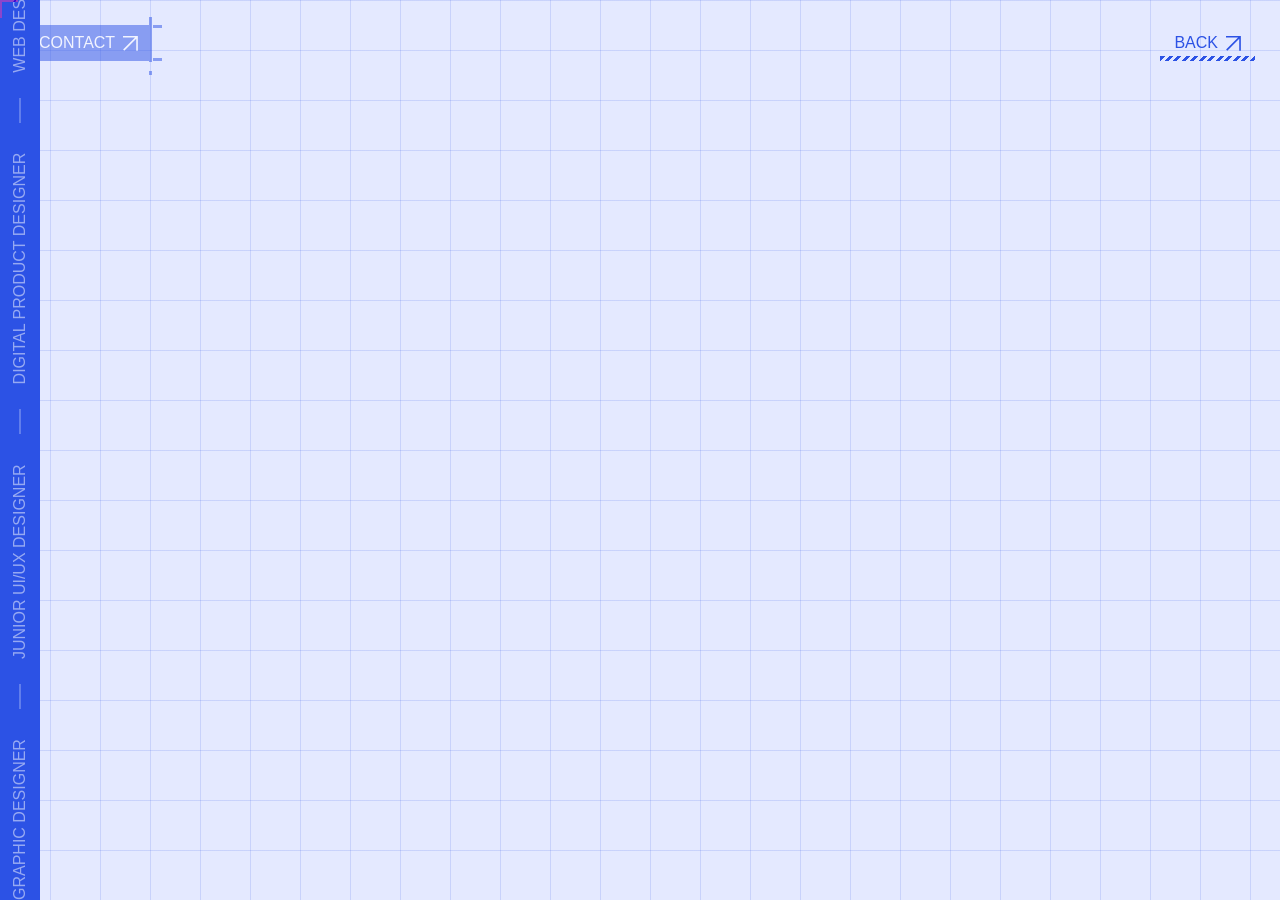
==== all-projects.html @ aee6d2aa "Google Analytics added Added google analytics and fixed a few bugs (in design and functions)" ====
<!DOCTYPE html>
<html lang="en">

<head>
    <script async src="https://www.googletagmanager.com/gtag/js?id=G-7J0M94LH9K"></script>
    <script>
        window.dataLayer = window.dataLayer || [];
        function gtag() { dataLayer.push(arguments); }
        gtag('js', new Date());

        gtag('config', 'G-7J0M94LH9K');
    </script>
    <meta charset="UTF-8">
    <meta name="viewport" content="width=device-width, initial-scale=1.0">
    <title>Projects</title>
    <link rel="icon" type="image/x-icon" href="favicon.png">
    <link rel="stylesheet" href="css/reset.css">
    <link rel="stylesheet" href="css/styles.css">
    <link rel="stylesheet" href="css/project.css">
    <script src="js/cursor.js" defer></script>
    <script src="js/titles-scroller.js" defer></script>
    <script src="js/contact-form.js" defer></script>
</head>

<body>
    <div class="cursor"></div>
    <header>
        <nav class="heading links header">
            <div class="dashed-wrapper">
                <a onclick="openContactPopup()" id="contact-btn-header">contact <svg xmlns="http://www.w3.org/2000/svg"
                        width="15" height="15" viewBox="0 0 15 15" fill="none">
                        <path
                            d="M0.131608 13.5712L12.0927 1.61007L3.50787e-05 1.58253L3.49944e-05 -4.4768e-06H14.8447V14.8447H13.2346L13.2346 2.75197L1.27351 14.7131L0.131608 13.5712Z"
                            fill="white" />
                    </svg>
                    <svg xmlns="http://www.w3.org/2000/svg" width="15" height="15" viewBox="0 0 15 15" fill="none">
                        <path
                            d="M0.131608 13.5712L12.0927 1.61007L3.50787e-05 1.58253L3.49944e-05 -4.4768e-06H14.8447V14.8447H13.2346L13.2346 2.75197L1.27351 14.7131L0.131608 13.5712Z"
                            fill="white" />
                    </svg>
                </a>
            </div>
            <a onclick="handleBackOrClose()" id="back-btn-header" class="back-btn">
                BACK
                <svg xmlns="http://www.w3.org/2000/svg" width="15" height="15" viewBox="0 0 15 15" fill="none">
                    <path
                        d="M0.13112 13.5712L12.0922 1.61004L-0.000453203 1.5825L-0.000453287 -3.49944e-05H14.8442V14.8446H13.2341L13.2341 2.75194L1.27302 14.713L0.13112 13.5712Z"
                        fill="#2C52E5" />
                </svg>
                <svg xmlns="http://www.w3.org/2000/svg" width="15" height="15" viewBox="0 0 15 15" fill="none">
                    <path
                        d="M0.13112 13.5712L12.0922 1.61004L-0.000453203 1.5825L-0.000453287 -3.49944e-05H14.8442V14.8446H13.2341L13.2341 2.75194L1.27302 14.713L0.13112 13.5712Z"
                        fill="#2C52E5" />
                </svg>
            </a>
        </nav>
    </header>
    <main>
        <div class="titles-scroller overlay">
            <div class="scroller-inner">
                <p>GRAPHIC DESIGNER</p>
                <p>JUNIOR UI/UX DESIGNER</p>
                <p>DIGITAL PRODUCT DESIGNER</p>
                <p>WEB DESIGNER</p>
            </div>
        </div>
    </main>
    <section class="contact pop-up" id="contact">
        <div class="left">
            <h3>LET'S BUILD</h3>
            <form method="POST" id="form">
                <input type="text" name="first-name" id="first-name" placeholder="First name" required>
                <input type="text" name="last-name" id="last-name" placeholder="Last name" required>
                <input type="email" name="email" id="email" placeholder="E-mail" required>
                <input type="text" name="company" id="company" placeholder="Company (optional)">
                <textarea name="message" id="message" placeholder="Message" required></textarea>
                <!-- <div class="captcha-wrapper">
                            <div class="captcha-header">
                                <h5>HUMAN CHECKPOINT</h5>
                                <p>Just a quick security check. Please confirm below that you're not a robot.</p>
                            </div>
                            <div class="h-captcha" data-captcha="true"></div>
                        </div> -->
                <button type="submit">Send message
                    <svg xmlns="http://www.w3.org/2000/svg" width="14" height="14" viewBox="0 0 14 14" fill="none">
                        <path
                            d="M9.53674e-07 6.46154L11.8409 6.46154L5.86895 0.746246L6.65227 0L14 7L6.65227 14L5.85532 13.2408L11.8409 7.53846L9.53674e-07 7.53846V6.46154Z" />
                    </svg>
                </button>
                <div class="conformation-message">
                    <div class="circle">
                        <svg xmlns="http://www.w3.org/2000/svg" width="49" height="37" viewBox="0 0 49 37" fill="none">
                            <path d="M17.1 36.075L0 18.975L4.275 14.7L17.1 27.525L44.625 0L48.9 4.275L17.1 36.075Z"
                                fill="white" />
                        </svg>
                    </div>
                    <h4>BUILDING PLAN CREATED</h4>
                    <p>I will contact you as soon as possible</p>
                </div>
            </form>
        </div>
        <div class="right">
            <div class="profile">
                <img src="img/profile-picture.jpg" alt="profile-picture">
                <h4>Senn Reinders</h4>
            </div>
            <div class="platforms">
                <a class="linkedin" href="https://www.linkedin.com/in/senn-reinders/" target="_blank">
                    <div class="svg-container">
                        <svg xmlns="http://www.w3.org/2000/svg" width="18" height="18" viewBox="0 0 18 18" fill="none">
                            <path
                                d="M16 0C16.5304 0 17.0391 0.210714 17.4142 0.585786C17.7893 0.960859 18 1.46957 18 2V16C18 16.5304 17.7893 17.0391 17.4142 17.4142C17.0391 17.7893 16.5304 18 16 18H2C1.46957 18 0.960859 17.7893 0.585786 17.4142C0.210714 17.0391 0 16.5304 0 16V2C0 1.46957 0.210714 0.960859 0.585786 0.585786C0.960859 0.210714 1.46957 0 2 0H16ZM15.5 15.5V10.2C15.5 9.33539 15.1565 8.5062 14.5452 7.89483C13.9338 7.28346 13.1046 6.94 12.24 6.94C11.39 6.94 10.4 7.46 9.92 8.24V7.13H7.13V15.5H9.92V10.57C9.92 9.8 10.54 9.17 11.31 9.17C11.6813 9.17 12.0374 9.3175 12.2999 9.58005C12.5625 9.8426 12.71 10.1987 12.71 10.57V15.5H15.5ZM3.88 5.56C4.32556 5.56 4.75288 5.383 5.06794 5.06794C5.383 4.75288 5.56 4.32556 5.56 3.88C5.56 2.95 4.81 2.19 3.88 2.19C3.43178 2.19 3.00193 2.36805 2.68499 2.68499C2.36805 3.00193 2.19 3.43178 2.19 3.88C2.19 4.81 2.95 5.56 3.88 5.56ZM5.27 15.5V7.13H2.5V15.5H5.27Z" />
                        </svg>
                    </div>
                    <p>Senn Reinders</p>
                </a>
                <a class="mail" href="mailto:reinderssenn@gmail.com">
                    <div class="svg-container">
                        <svg xmlns="http://www.w3.org/2000/svg" width="20" height="16" viewBox="0 0 20 16" fill="none">
                            <path
                                d="M18 0H2C1.46957 0 0.960859 0.210714 0.585786 0.585786C0.210714 0.960859 0 1.46957 0 2V14C0 14.5304 0.210714 15.0391 0.585786 15.4142C0.960859 15.7893 1.46957 16 2 16H18C18.5304 16 19.0391 15.7893 19.4142 15.4142C19.7893 15.0391 20 14.5304 20 14V2C20 1.46957 19.7893 0.960859 19.4142 0.585786C19.0391 0.210714 18.5304 0 18 0ZM18 4.236L10 9.118L2 4.236V2H18V4.236Z" />
                        </svg>
                    </div>
                    <p>reinderssenn@gmail.com</p>
                </a>
                <a class="phone" href="tel:+31613909482">
                    <div class="svg-container">
                        <svg xmlns="http://www.w3.org/2000/svg" width="18" height="18" viewBox="0 0 18 18" fill="none">
                            <path
                                d="M17.9984 12.46L12.7284 11.85L10.2084 14.37C7.36983 12.9259 5.0625 10.6186 3.61844 7.78L6.14844 5.25L5.53844 0H0.0284377C-0.551562 10.18 7.81844 18.55 17.9984 17.97V12.46Z" />
                        </svg>
                    </div>
                    <p>+31 6 13909482</p>
                </a>
                <a class="whatsapp" href="https://wa.me/31613909482" target="_blank">
                    <div class="svg-container">
                        <svg xmlns="http://www.w3.org/2000/svg" width="20" height="20" viewBox="0 0 20 20" fill="none">
                            <path
                                d="M17 2.91005C16.0831 1.98416 14.991 1.25002 13.7875 0.750416C12.584 0.250812 11.2931 -0.00426317 9.99 5.38951e-05C4.53 5.38951e-05 0.0800002 4.45005 0.0800002 9.91005C0.0800002 11.6601 0.54 13.3601 1.4 14.8601L0 20.0001L5.25 18.6201C6.7 19.4101 8.33 19.8301 9.99 19.8301C15.45 19.8301 19.9 15.3801 19.9 9.92005C19.9 7.27005 18.87 4.78005 17 2.91005ZM9.99 18.1501C8.51 18.1501 7.06 17.7501 5.79 17.0001L5.49 16.8201L2.37 17.6401L3.2 14.6001L3 14.2901C2.17755 12.9771 1.74092 11.4593 1.74 9.91005C1.74 5.37005 5.44 1.67005 9.98 1.67005C12.18 1.67005 14.25 2.53005 15.8 4.09005C16.5676 4.85392 17.1759 5.7626 17.5896 6.76338C18.0033 7.76417 18.2142 8.83714 18.21 9.92005C18.23 14.4601 14.53 18.1501 9.99 18.1501ZM14.51 11.9901C14.26 11.8701 13.04 11.2701 12.82 11.1801C12.59 11.1001 12.43 11.0601 12.26 11.3001C12.09 11.5501 11.62 12.1101 11.48 12.2701C11.34 12.4401 11.19 12.4601 10.94 12.3301C10.69 12.2101 9.89 11.9401 8.95 11.1001C8.21 10.4401 7.72 9.63005 7.57 9.38005C7.43 9.13005 7.55 9.00005 7.68 8.87005C7.79 8.76005 7.93 8.58005 8.05 8.44005C8.17 8.30005 8.22 8.19005 8.3 8.03005C8.38 7.86005 8.34 7.72005 8.28 7.60005C8.22 7.48005 7.72 6.26005 7.52 5.76005C7.32 5.28005 7.11 5.34005 6.96 5.33005H6.48C6.31 5.33005 6.05 5.39005 5.82 5.64005C5.6 5.89005 4.96 6.49005 4.96 7.71005C4.96 8.93005 5.85 10.1101 5.97 10.2701C6.09 10.4401 7.72 12.9401 10.2 14.0101C10.79 14.2701 11.25 14.4201 11.61 14.5301C12.2 14.7201 12.74 14.6901 13.17 14.6301C13.65 14.5601 14.64 14.0301 14.84 13.4501C15.05 12.8701 15.05 12.3801 14.98 12.2701C14.91 12.1601 14.76 12.1101 14.51 11.9901Z" />
                        </svg>
                    </div>
                    <p>+31 6 13909482</p>
                </a>
                <a class="awwwards" href="https://www.awwwards.com/senn-reinders/" target="_blank">
                    <div class="svg-container">
                        <svg xmlns="http://www.w3.org/2000/svg" width="24" height="13" viewBox="0 0 24 13" fill="none">
                            <path
                                d="M14.72 0L12.48 8.68L10.36 0H7.47L5.35 8.68L3.11 0H0L4.01 12.65H6.75L8.92 4.47L11.08 12.65H13.82L17.83 0H14.72ZM19.82 10.7C19.82 11.9 20.72 12.8 21.91 12.8C23.11 12.8 24 11.9 24 10.7C24 9.5 23.1 8.58 21.9 8.58C20.71 8.58 19.82 9.48 19.82 10.69" />
                        </svg>
                    </div>
                    <p>@senn-reinders</p>
                </a>
            </div>
        </div>
    </section>

    <!-- <script src="js/loader.js" defer></script> -->
    <script src="js/page-transition.js" defer></script>
</body>

</html>
---- css/styles.css ----
:root {
    --primary-color: #2C52E5;
    --secondary-color: #001E90;
    --grid-color: rgba(44, 82, 229, 0.15);
    --white-grid-color: rgba(255, 255, 255, 0.15);
    --background-color: #E4E9FF;
    --black: #000000;
    --white: #FFFFFF;
    --warning-color: #FFCC00;
}

* {
    cursor: none !important;
}

body {
    background-color: var(--background-color);
    background-image:
        linear-gradient(var(--grid-color) 1px, transparent 1px),
        linear-gradient(90deg, var(--grid-color) 1px, transparent 1px);
    background-size: 50px 50px;
    overflow-x: scroll;
    overflow-y: hidden;
    width: 100vw;
    height: 100vh;
    transition:
        transform 0.7s cubic-bezier(0.65, 0, 0.35, 1),
        opacity 0.5s ease-out;
}

body.up {
    background-size: 37px 37px;
}

body.page-exit {
    transform: translateY(-100vh);
    opacity: 0;
}

.cursor {
    position: fixed;
    top: 0;
    left: 0;
    width: 36px;
    height: 36px;
    pointer-events: none;
    transition: transform 0.3s ease-out;
    z-index: 1000;
    transform: translate(-50%, -50%);
    mix-blend-mode: difference;
}

.cursor::before,
.cursor::after {
    content: "";
    position: absolute;
    top: 50%;
    left: 50%;
    width: 100%;
    height: 4px;
    transform: translate(-50%, -50%) scale(1);
    background-color: #B8971A;
}

.cursor::after {
    width: 4px;
    height: 100%;
}

.cursor::before,
.cursor::after {
    transition: .3s ease;
}

.cursor.hover,
.cursor.hover {
    transform: translate(-50%, -50%) scale(0.4) rotate(90deg);
}

.cursor-label {
    position: absolute;
    top: 120%;
    left: 50%;
    transform: translate(-50%, 6px);
    font-family: Outfit, sans-serif;
    font-size: 0.6rem;
    letter-spacing: 0.08em;
    text-transform: uppercase;
    color: #B8971A;
    white-space: nowrap;
    opacity: 0;
    transition: opacity 0.2s ease-out, transform 0.2s ease-out;
    pointer-events: none;
}

main {
    display: flex;
    flex-direction: row;
    width: fit-content;
    height: 100vh;
    padding-right: 25px;
}

h1 {
    font-family: Outfit, sans-serif;
    font-size: 6rem;
    font-weight: bold;
    word-wrap: break-word;
    line-height: 5rem;
    color: var(--primary-color);
    width: min-content;
}

h2 {
    font-family: Outfit, sans-serif;
    font-size: 6rem;
    line-height: 5rem;
    font-weight: bold;
    color: var(--black);
    text-wrap: nowrap;
}

h3 {
    font-family: Outfit, sans-serif;
    font-size: 2rem;
    line-height: 2.5rem;
    font-weight: bold;
    color: var(--white);
    text-transform: uppercase;
}

h4 {
    font-family: Outfit, sans-serif;
    font-size: 1rem;
    line-height: 1.25rem;
    font-weight: 300;
    color: var(--white);
    text-transform: uppercase;
}

p {
    font-family: Outfit, sans-serif;
    font-size: 1rem;
    line-height: 1.25rem;
    color: var(--white);
}

a {
    font-family: Outfit, sans-serif;
    font-size: 1rem;
    color: var(--white);
    background-color: var(--primary-color);
    text-transform: uppercase;
    text-decoration: none;
    padding: 10px 14px;
    gap: 5px;
    cursor: pointer;
}

header {
    position: fixed;
    top: 0;
    left: 0;
    display: flex;
    align-items: center;
    gap: 0;
    width: 100%;
    padding: 25px 25px 25px 65px;
    z-index: 999;
    transform: translateY(-100%);
    transition: .8s ease;
    box-sizing: border-box;
}

header .heading.links {
    padding-left: 0;
    transition: .3s ease;
    width: 100%;
}

header .heading.links .dashed-wrapper {
    opacity: 0.5;
    transition: .3s ease;
}

header .heading.links .dashed-wrapper:hover {
    opacity: 1;
}

.titles-scroller {
    position: fixed;
    left: 0;
    top: 100vh;
    display: flex;
    align-items: center;
    background-color: var(--primary-color);
    width: 100vh;
    height: 40px;
    rotate: -90deg;
    transform-origin: top left;
    z-index: 999;
    transform: translateY(0);
    transition:
        height 0.7s cubic-bezier(0.075, 0.82, 0.165, 1),
        transform 1s cubic-bezier(0.075, 0.82, 0.165, 1);
}

.scroller-inner {
    display: flex;
    flex-direction: row;
    align-items: center;
    gap: 25px;
    width: fit-content;
    animation: move-titles 25s linear infinite;
    animation-direction: reverse;
}

.titles-scroller p {
    position: relative;
    text-wrap: nowrap;
    opacity: 0.5;
    margin-left: 55px;
    cursor: vertical-text;
    color: var(--white) !important;
}

.titles-scroller p:first-child {
    margin-left: 0;
}

.titles-scroller p::after {
    content: "";
    display: inline-block;
    position: absolute;
    top: 50%;
    left: 100%;
    transform: translateY(-50%);
    margin: 0 30px;
    width: 25px;
    height: 1px;
    background-color: var(--white);
}

@keyframes move-titles {
    from {
        transform: translateX(0);
    }

    to {
        transform: translateX(calc(-50% - 40px));
    }
}

.heading-links-grp {
    display: flex;
    flex-direction: column;
    gap: 25px;
    margin: 50px 0 0 100px;
    transition: .8s ease;
}

.heading-links-grp.up {
    transform: translate(-500px, -500px);
    scale: .75;
}

.heading.links {
    display: flex;
    position: relative;
    gap: 50px;
    padding-left: 25px;
}

.heading.links a {
    position: relative;
    display: inline-flex;
    align-items: center;
    gap: 8px;
    transition: .3s ease;
    overflow: hidden;
    z-index: 10;
}

.dashed-wrapper {
    position: relative;
}

.heading.links .dashed-wrapper::before {
    content: "";
    position: absolute;
    left: 0;
    right: 0;
    top: -8px;
    height: 160%;
    background-image:
        linear-gradient(to bottom, var(--primary-color) 50%, transparent 50%),
        linear-gradient(to bottom, var(--primary-color) 50%, transparent 50%);
    background-size: 3px 18px, 3px 18px;
    background-position: 0 0, 100% 0;
    background-repeat: repeat-y;
    z-index: -1;
    pointer-events: none;
}

.heading.links .dashed-wrapper::after {
    content: "";
    position: absolute;
    left: -16px;
    top: 0;
    bottom: 0;
    width: 125%;
    pointer-events: none;
    background-image:
        linear-gradient(to right, var(--primary-color) 50%, transparent 50%),
        linear-gradient(to right, var(--primary-color) 50%, transparent 50%);
    background-repeat: repeat-x;
    background-size: 18px 3px, 18px 3px;
    background-position: 0 0, 0 100%, 0 0, 100% 0;
    z-index: -1;
    pointer-events: none;
}

.heading.links a:hover:not(#back-btn-header) {
    transform: rotateX(10deg) rotateY(-10deg) translate(7px, -7px);
    scale: 1.05;
}

.heading.links .dashed-wrapper:hover::before {
    animation: move-dash-vertical 0.5s linear infinite;
    opacity: 0.5;
}

.heading.links .dashed-wrapper:hover::after {
    animation: move-dash-horizontal 0.5s linear infinite;
    opacity: 0.5;
}

@keyframes move-dash-horizontal {
    from {
        background-position: 0 0, 0 100%;
    }

    to {
        background-position: 18px 0, 18px 100%;
    }
}

@keyframes move-dash-vertical {
    from {
        background-position: 0 0, 100% 0;
    }

    to {
        background-position: 0 18px, 100% 18px;
    }
}

.heading.links a:hover svg {
    transition: .3s ease;
    transform: translate(30px, -30px);
}

.heading.links a svg:nth-child(2) {
    position: absolute;
    right: 14px;
    transform: translate(-30px, 30px);
}

.heading.links a:hover svg:nth-child(2) {
    transform: translate(0, 0);
}

header #back-btn-header {
    position: relative;
    background-color: transparent;
    color: var(--primary-color);
    margin-left: auto;
}

header #back-btn-header::after {
    content: "";
    position: absolute;
    bottom: -5px;
    left: 50%;
    width: 140%;
    height: 10px;
    background-image: repeating-linear-gradient(-45deg,
            var(--primary-color),
            var(--primary-color) 3px,
            transparent 1px,
            transparent 6px);
    background-repeat: repeat;
    transform: translateX(-50%);
    transition: all 0.3s linear;
}

header #back-btn-header:hover::after {
    animation: backBtnAfter 0.8s linear infinite;
}

@keyframes backBtnAfter {
    0% {
        background-position: 0 0;
    }

    100% {
        background-position: 17px 0;
        /* of 6px, afhankelijk van je patroon */
    }
}

.projects {
    display: flex;
    flex-direction: row;
    gap: 80px;
    margin-top: 50px;
    margin-left: -200px;
    transition: .8s ease;
}

.projects.up {
    transform: translate(-370px, -370px);
}

.project {
    display: flex;
    flex-direction: column;
    gap: 15px;
    padding: 25px;
    background-color: var(--primary-color);
    color: var(--white);
    height: fit-content;
    width: min-content;
    will-change: transform;
    position: relative;
    transition: .3s ease;
}

/* Kleine = langzamer / “verder weg” */
.project[data-depth="0.8"] {
    scale: 0.9;
}

/* Medium */
.project[data-depth="1.2"] {
    scale: 1;
}

/* Groot = sneller / “dichterbij” */
.project[data-depth="1.6"] {
    scale: 1.1;
}

.projects.up .project[data-depth="0.8"] {
    scale: 0.8;
}

.projects.up .project[data-depth="1.2"] {
    scale: 0.9;
}

.projects.up .project[data-depth="1.6"] {
    scale: 0.85;
}

.project.one {
    margin-top: 380px;
}

.projects.up .project.one {
    margin-top: 55vh;
}

.project.two {
    margin-top: 220px;
}

.projects.up .project.two {
    margin-top: 65vh;
}

.project.three {
    margin-top: 320px;
}

.projects.up .project.three {
    margin-top: 55vh;
}

.project img {
    height: 45vh;
    max-height: 500px;
    aspect-ratio: 3/2;
    object-fit: cover;
}

.project a {
    padding: 0;
}

.project .txt-grp {
    display: flex;
    flex-direction: column;
    max-width: 65%;
}

.project .txt-grp h4 {
    margin-bottom: 10px;
}

.project .txt-btn-grp {
    display: flex;
    gap: 25px;
    justify-content: space-between;
}

.project .txt-btn-grp a {
    display: flex;
    position: relative;
    justify-content: center;
    align-items: center;
    width: 140px;
    min-height: 158px;
    height: auto;
    background: var(--secondary-color);
    box-shadow: 0 0 15px 0 rgba(0, 0, 0, 0.30);
    padding: 0;
    overflow: hidden;
    transition: .3s ease;
}

.project .txt-btn-grp a:hover {
    box-shadow: 0 0 5px 0 rgba(0, 0, 0, 0.30);
    scale: .95;
}

.project .txt-btn-grp a:hover svg {
    transform: translate(100px, -100px);
    transition: .3s ease;
}

.project .txt-btn-grp a svg:nth-child(2) {
    position: absolute;
    transform: translate(-100px, 100px);
}

.project .txt-btn-grp a:hover svg:nth-child(2) {
    transform: translate(0, 0);
}

.project::before {
    content: "";
    position: absolute;
    left: 0;
    right: 0;
    top: -48px;
    height: 128%;
    background-image:
        linear-gradient(to bottom, var(--primary-color) 50%, transparent 50%),
        linear-gradient(to bottom, var(--primary-color) 50%, transparent 50%);
    background-size: 3px 18px, 3px 18px;
    background-position: 0 0, 100% 0;
    background-repeat: repeat-y;
    z-index: -1;
    pointer-events: none;
}

.project::after {
    content: "";
    position: absolute;
    left: -30px;
    bottom: 0;
    top: 0;
    width: 120%;
    background-image:
        linear-gradient(to right, var(--primary-color) 50%, transparent 50%),
        linear-gradient(to right, var(--primary-color) 50%, transparent 50%);
    background-size: 18px 3px, 18px 3px;
    background-position: 0 0, 0 100%;
    background-repeat: repeat-x;
    z-index: -1;
    pointer-events: none;
}

.project:hover::before {
    animation: move-dash-vertical 0.5s linear infinite;
}

.project:hover::after {
    animation: move-dash-horizontal 0.5s linear infinite;
}

.about-me {
    scroll-snap-align: center;
    position: relative;
    display: flex;
    align-items: center;
    margin-top: 50vh;
    transform: translateY(-50%);
    gap: 100px;
    height: min-content;
    width: min-content;
    overflow-x: visible;
    padding-right: 100px;
    transition: .8s ease;
}

.about-me.up {
    transform: translatey(-180%);
}

.about-me h3 {
    color: var(--primary-color);
    font-size: 6rem;
    line-height: 5rem;
    font-weight: bold;
    width: 495px;
    margin-bottom: 10px;
}

.about-me p {
    color: var(--primary-color);
    margin-bottom: 50px;
}

.about-me .left {
    width: min-content;
}

#study-toolbox-grp {
    display: flex;
    justify-content: space-between;
}

.study {
    display: flex;
    position: relative;
    flex-direction: column;
    background-image: repeating-linear-gradient(-45deg,
            var(--grid-color),
            var(--grid-color) 1px,
            transparent 1px,
            transparent 6px);
    background-repeat: repeat;
    padding: 10px;
    width: fit-content;
    height: fit-content;
    border: 1px solid var(--primary-color);
}

.study::before {
    content: "";
    position: absolute;
    left: -30px;
    top: -1px;
    bottom: -1px;
    width: 120%;
    background-image:
        linear-gradient(to right, var(--primary-color) 50%, transparent 50%),
        linear-gradient(to right, var(--primary-color) 50%, transparent 50%);
    background-size: 18px 1px, 18px 1px;
    background-position: 0 0, 0 100%;
    background-repeat: repeat-x;
    z-index: -1;
}

.study::after {
    content: "";
    position: absolute;
    left: -1px;
    top: -25px;
    right: -1px;
    height: 138%;
    background-image:
        linear-gradient(to bottom, var(--primary-color) 50%, transparent 50%),
        linear-gradient(to bottom, var(--primary-color) 50%, transparent 50%);
    background-size: 1px 18px, 1px 18px;
    background-position: 0 0, 100% 0;
    background-repeat: repeat-y;
    z-index: -1;
}

.study:hover::before {
    animation: move-dash-horizontal 0.5s linear infinite;
}

.study:hover::after {
    animation: move-dash-vertical 0.5s linear infinite;
}

.study #heading-logo-grp {
    display: flex;
    align-items: center;
    gap: 80px;
    margin-bottom: 10px;
    width: fit-content;
}

#study-toolbox-grp h4 {
    color: var(--primary-color);
    font-size: 2rem;
    line-height: 2rem;
    font-weight: bold;
    width: fit-content;
}

.study p {
    max-width: 155px;
    margin-bottom: 25px;
}

.study h5 {
    font-family: Outfit, sans-serif;
    font-weight: bold;
    color: var(--primary-color);
    font-size: 1rem;
    line-height: 1rem;
    width: fit-content;
    margin-bottom: 5px;
}

.study img {
    width: 24px;
}

.study .progress {
    display: flex;
    flex-direction: row;
    width: fit-content;
    gap: 10px;
}

.study .progress .year {
    width: 25px;
    height: 25px;
    background-color: var(--primary-color);
    color: var(--white);
    display: flex;
    justify-content: center;
    align-items: center;
    font-weight: bold;
    font-size: 0.75rem;
    font-family: Outfit, sans-serif;
    opacity: 0.3;
}

.study .progress .year.active {
    opacity: 1;
}

.about-me .buttons {
    display: flex;
    flex-direction: column;
    gap: 10px;
    height: fit-content;
}

.about-me a {
    display: flex;
    position: relative;
    width: fit-content;
    height: fit-content;
    padding: 10px 14px;
    overflow: hidden;
    gap: 5px;
}

.about-me a svg:first-child {
    position: absolute;
    right: 14px;
    bottom: 10px;
    transform: translateY(-300%);
}

.about-me a svg {
    transform: translateY(0);
}

.about-me a:hover svg {
    transition: .3s ease;
    transform: translateY(300%);
}

.about-me a:hover svg:first-child {
    transform: translateY(0);
}

/* .about-me img.right {
    height: 80vh;
    width: auto;
} */
.about-me .right {
    height: 100vh;
    width: 300px;
}

.about-me .right canvas {
    display: block;
    width: 100%;
    height: 100%;
}

.line {
    display: flex;
    flex-direction: column;
    position: fixed;
    top: 10vh;
    right: 0;
    height: fit-content;
}

.line .first {
    position: absolute;
    top: 0;
    left: 0;
    width: 2px;
    height: 20vh;
    background-image:
        linear-gradient(to bottom, var(--primary-color) 50%, transparent 50%);
    background-size: 2px 18px;
    background-position: 0 0, 0 100%;
    background-repeat: repeat-y;
}

.line .second {
    position: absolute;
    top: 20vh;
    left: 0;
    height: 55vh;
    width: 0;
    border: 1px solid var(--primary-color);
}

.line .third {
    position: absolute;
    top: 75vh;
    left: 0;
    width: 2px;
    height: 20vh;
    background-image:
        linear-gradient(to bottom, var(--primary-color) 50%, transparent 50%);
    background-size: 2px 18px;
    background-position: 0 0, 0 100%;
    background-repeat: repeat-y;
}

.contact .line {
    right: 100px;
    bottom: 10vh;
    top: auto;
}

.contact .line .first {
    bottom: 0;
    top: auto;
}

.contact .line .second {
    bottom: 20vh;
    top: auto;
}

.contact .line .second::after {
    content: "SCROLL UP - design process";
    transform: translate(60%, 680%) rotate(90deg);
    bottom: auto;
    top: 0;
}

.line .second::after {
    content: "SCROLL DOWN - design process";
    position: absolute;
    bottom: 0;
    right: 0;
    transform: translate(60%, -780%) rotate(90deg);
    font-family: Outfit, sans-serif;
    font-size: 1rem;
    color: var(--primary-color);
    font-weight: 400;
    width: max-content;
}

@media (max-height: 600px) {
    .about-me {
        gap: 25px;
        padding-right: 10px;
    }

    .about-me .left {
        display: flex;
        gap: 50px;
    }

    #study-toolbox-grp {
        flex-direction: column;
        gap: 50px;
    }

    #section-scroll-container {
        padding-right: 50px;
    }
}

.contact {
    position: relative;
    scroll-snap-align: center;
    display: flex;
    align-items: center;
    margin-top: 50vh;
    transform: translateY(-50%);
    height: 100%;
    min-height: 450px;
    width: min-content;
    overflow-x: visible;
    gap: 150px;
}

.contact h3 {
    color: var(--primary-color);
    font-size: 6rem;
    line-height: 5rem;
    font-weight: bold;
    margin-bottom: 10px;
    width: max-content;
}

.contact form {
    position: relative;
    display: grid;
    grid-template-columns: 1fr 1fr;
    gap: 10px;
    width: auto;
}

.contact form #message,
.contact form button {
    grid-column: span 2;
}

.contact form input,
.contact form textarea {
    padding: 15px 20px;
    border: 3px solid var(--primary-color);
    color: var(--primary-color);
    font-family: Outfit, sans-serif;
    font-size: 1rem;
    background-color: transparent;
    transition: .3s ease;
}

.contact form input::placeholder,
.contact form textarea::placeholder {
    color: var(--primary-color);
    font-family: Outfit, sans-serif;
    font-size: 1rem;
    opacity: 0.5;
}

.contact form input:focus,
.contact form textarea:focus {
    outline: none;
    background-color: var(--primary-color);
    color: var(--white);
}

.contact form input:focus::placeholder,
.contact form textarea:focus::placeholder {
    color: var(--white);
}

.contact form button {
    display: flex;
    align-items: center;
    background-color: var(--primary-color);
    color: var(--white);
    padding: 15px 20px;
    gap: 5px;
    border: none;
    cursor: pointer;
    font-family: Outfit, sans-serif;
    font-size: 1rem;
    transition: .3s ease;
}

.contact form button:hover {
    gap: 10px;
}

.contact form::before {
    content: "";
    position: absolute;
    left: -30px;
    top: 0;
    bottom: 60px;
    width: 120%;
    background-image:
        linear-gradient(to right, var(--primary-color) 50%, transparent 50%),
        linear-gradient(to right, var(--primary-color) 50%, transparent 50%);
    background-size: 18px 3px, 18px 3px;
    background-position: 0 0, 0 100%;
    background-repeat: repeat-x;
    pointer-events: none;
}

.contact form::after {
    content: "";
    position: absolute;
    left: 0;
    top: -25px;
    right: 0;
    height: 138%;
    background-image:
        linear-gradient(to bottom, var(--primary-color) 50%, transparent 50%),
        linear-gradient(to bottom, var(--primary-color) 50%, transparent 50%);
    background-size: 3px 18px, 3px 18px;
    background-position: 0 0, 100% 0;
    background-repeat: repeat-y;
    pointer-events: none;
}

.contact form:hover::before {
    animation: move-dash-horizontal 0.5s linear infinite;
}

.contact form:hover::after {
    animation: move-dash-vertical 0.5s linear infinite;
}

.contact form .conformation-message {
    position: absolute;
    left: 0;
    top: 0;
    width: 100%;
    height: calc(100% - 60px);
    display: flex;
    flex-direction: column;
    align-items: center;
    justify-content: center;
    opacity: 0;
    pointer-events: none;
    background-image: repeating-linear-gradient(-45deg,
            var(--grid-color),
            var(--grid-color) 1px,
            transparent 1px,
            transparent 6px);
    background-repeat: repeat;
    background-color: var(--background-color);
}

.contact form .conformation-message .circle {
    background-color: var(--primary-color);
    border-radius: 50px;
    height: 100px;
    width: 100px;
    display: flex;
    justify-content: center;
    align-items: center;
    margin-bottom: 15px;
}

.contact form .conformation-message h4 {
    color: var(--primary-color);
    font-size: 2rem;
    line-height: 2rem;
    font-weight: bold;
    margin-bottom: 5px;
}

.contact form .conformation-message p {
    color: var(--primary-color);
}

.contact form .conformation-message svg {
    scale: 0;
}

.contact form .conformation-message.visible {
    opacity: 1;
}

.contact form .conformation-message.visible svg {
    animation: checkmarkAnimation 0.5s linear(0, 0.402 7.4%, 0.711 15.3%, 0.929 23.7%, 1.008 28.2%, 1.067 33%, 1.099 36.9%, 1.12 41%, 1.13 45.4%, 1.13 50.1%, 1.111 58.5%, 1.019 83.2%, 1.004 91.3%, 1) 0.3s forwards;
}

.captcha-wrapper {
    position: relative;
    padding: 15px 15px 10px 15px;
    background-image: repeating-linear-gradient(-45deg,
            var(--grid-color),
            var(--grid-color) 1px,
            transparent 1px,
            transparent 6px);
    border: 3px solid var(--primary-color);
    overflow: hidden;
    grid-column: span 2;
    width: auto;
}

.captcha-header {
    margin-bottom: 8px;
}

.captcha-header h5 {
    font-family: Outfit, sans-serif;
    font-weight: bold;
    font-size: 0.85rem;
    letter-spacing: 0.08em;
    text-transform: uppercase;
    color: var(--primary-color);
    margin-bottom: 4px;
}

.captcha-header p {
    font-size: 0.85rem;
    line-height: 1.1rem;
    color: var(--primary-color);
    opacity: 0.7;
}

.captcha-wrapper .h-captcha {
    display: flex;
    justify-content: flex-start;
}

.captcha-wrapper:hover::before {
    animation: move-dash-horizontal 0.5s linear infinite;
}

.captcha-wrapper:hover::after {
    animation: move-dash-vertical 0.5s linear infinite;
}

/* @media (max-height: 600px) {
    .contact {
        gap: 50px;
    }
    .contact form {
        width: max-content;
        grid-template-columns: auto;
        grid-template-areas:
            "first last captcha"
            "email company captcha"
            "message message captcha"
            "button button button";
    }
    .contact form::before {
        left: -15px;
        width: 105%;
    }

    .contact form #first-name {
        grid-area: first;
    }

    .contact form #last-name {
        grid-area: last;
    }

    .contact form #email {
        grid-area: email;
    }

    .contact form #company {
        grid-area: company;
    }

    .contact form #message {
        grid-area: message;
    }

    .contact form button {
        grid-area: button;
    }

    .contact form .captcha-wrapper {
        grid-area: captcha;
        width: fit-content;
    }
} */

@keyframes checkmarkAnimation {
    from {
        scale: 0;
    }

    to {
        scale: 1;
    }
}

.contact .right .profile {
    display: flex;
    align-items: center;
    gap: 10px;
    margin-bottom: 25px;
    width: max-content;
}

.contact .right .profile h4 {
    color: var(--black);
}

.contact .right .profile img {
    width: 50px;
    height: 50px;
}

.contact .right .platforms {
    display: flex;
    flex-direction: column;
    gap: 10px;
    width: 385px;
}

.contact .right .platforms a {
    display: flex;
    align-items: center;
    padding: 0;
    background-color: transparent;
}

.contact .right .platforms .svg-container {
    width: 200px;
    height: 50px;
    background-color: var(--primary-color);
    display: flex;
    align-items: center;
    justify-content: center;
    transition: .3s ease;
}

.contact .right .platforms a p {
    text-transform: none;
    color: var(--primary-color);
    opacity: 0;
    transition: .3s ease;
}

.contact .right .platforms a:hover .svg-container {
    width: 50px;
}

.contact .right .platforms a:hover p {
    opacity: 1;
}

.how-i-work {
    position: relative;
    display: flex;
    align-items: center;
    scroll-snap-align: center;
    height: 100%;
    gap: 50px;
}

.how-i-work .text {
    max-width: 495px;
}

.how-i-work h3 {
    font-size: 6rem;
    line-height: 5rem;
    font-weight: bold;
    margin-bottom: 10px;
    color: var(--primary-color);
}

.how-i-work p {
    color: var(--primary-color);
}

.how-i-work .line {
    position: absolute;
    right: 100px;
    bottom: 10vh;
    top: auto;
}

.how-i-work .line .first {
    bottom: 60vh;
    top: auto;
}

.how-i-work .line .second {
    bottom: 5vh;
    height: 70vh;
    top: auto;
}

.how-i-work .line .third {
    bottom: 0;
    top: auto;
}

.how-i-work .line .first::before {
    content: "SCROLL DOWN - contact";
    position: absolute;
    bottom: -55vh;
    right: 0;
    transform: translate(60%, -780%) rotate(90deg);
    font-family: Outfit, sans-serif;
    font-size: 1rem;
    color: var(--primary-color);
    font-weight: 400;
    width: max-content;
}

.how-i-work .line .second::after {
    content: "SCROLL UP - about me";
    transform: translate(60%, 680%) rotate(90deg);
    bottom: auto;
    top: 0;
}

@media (max-height: 650px) {

    .how-i-work .line .first::before,
    .how-i-work .line .second::after {
        font-size: 0.75rem !important;
    }

    @media (max-height: 475px) {
        .how-i-work .line .first::before {
            content: "DOWN" !important;
            bottom: -70vh;
            right: -10px;
        }

        .how-i-work .line .second::after {
            content: "UP" !important;
            right: -10px;
            top: -12vh;
        }
    }
}

.my-toolbox {
    display: flex;
    flex-direction: column;
    gap: 15px;
}

.my-toolbox h4 {
    color: var(--primary-color);
    font-size: 2rem;
    line-height: 2rem;
    font-weight: bold;
}

.toolbox {
    position: relative;
    display: flex;
    gap: 10px;
    width: fit-content;
    padding: 10px;
    stroke: var(--primary-color);
}

.toolbox::before {
    content: "";
    position: absolute;
    inset: -4px;
    z-index: -1;
    pointer-events: none;
    background-image:
        linear-gradient(to right, var(--primary-color) 50%, transparent 50%),
        linear-gradient(to bottom, var(--primary-color) 50%, transparent 50%),
        linear-gradient(to right, var(--primary-color) 50%, transparent 50%),
        linear-gradient(to bottom, var(--primary-color) 50%, transparent 50%);
    background-size:
        15px 1px,
        1px 15px,
        15px 1px,
        1px 15px;
    background-repeat: repeat-x, repeat-y, repeat-x, repeat-y;
    background-position:
        0 0,
        100% 0,
        0 100%,
        0 0;
}

.toolbox:hover::before {
    animation: toolbox-border-dash 1s linear infinite;
}

@keyframes toolbox-border-dash {
    to {
        background-position:
            -15px 0,
            100% -15px,
            15px 100%,
            0 15px;
    }
}

.toolbox img {
    height: 30px;
    transition: .3s ease;
}

.toolbox:hover img {
    scale: .9;
    opacity: .7;
}

.toolbox img:hover {
    scale: 1.1;
    opacity: 1;
}

#section-scroll-container {
    margin-left: -800px;
    padding-left: 600px;
    height: 100vh;
    width: min-content;
    overflow-y: scroll;
    overflow-x: visible;
    scroll-snap-type: y mandatory;
    scroll-behavior: smooth;
}

#section-scroll-container::-webkit-scrollbar {
    display: none;
}

.minimum-width-warning {
    position: fixed;
    top: 0;
    left: 0;
    width: 100vw;
    height: 100vh;
    background-color: var(--background-color);
    background-image:
        linear-gradient(var(--grid-color) 1px, transparent 1px),
        linear-gradient(90deg, var(--grid-color) 1px, transparent 1px);
    background-size: 55px 55px;
    z-index: 999;
    display: flex;
    flex-direction: column;
    justify-content: center;
    align-items: center;
    gap: 10px;
    transform: translateY(-100%);
    transition: transform 0.5s ease-out;
    transform-origin: top;
    overflow: hidden;
    box-shadow: #2C52E5 0 0 15px 0;
}

.minimum-width-warning h3,
.minimum-width-warning p {
    text-align: center;
    max-width: clamp(300px, 80vw, 600px);
    color: var(--primary-color);
}

.minimum-width-warning .tape {
    width: 200vw;
    height: 20px;
    position: absolute;
    background-image: repeating-linear-gradient(-45deg,
            var(--warning-color),
            var(--warning-color) 6px,
            var(--black) 2px,
            var(--black) 12px);
    background-repeat: repeat;
    animation: tapeAnimation 1s linear infinite;
}

.minimum-width-warning .tape.one {
    top: 0;
    left: -50%;
    transform: rotate(30deg);
}

.minimum-width-warning .tape.two {
    top: 90%;
    left: -50%;
    transform: rotate(-8deg);
}

.minimum-width-warning .tape.three {
    top: 70%;
    left: -10%;
    transform: rotate(110deg);
}

.minimum-width-warning .tape.four {
    top: 50%;
    left: -100%;
    transform: rotate(-80deg);
}

.minimum-width-warning h4 {
    color: var(--primary-color);
    font-weight: bold;
    margin-top: 25px;
}

.minimum-width-warning .socials {
    display: flex;
    gap: 10px;
}

.minimum-width-warning .socials .svg-container {
    display: flex;
    align-items: center;
    justify-content: center;
    background-color: var(--primary-color);
    width: 50px;
    height: 50px;
    box-sizing: border-box;
    transition: all .3s ease;
}

.minimum-width-warning .socials .svg-container svg {
    transition: all .3s ease;
}

.minimum-width-warning .socials .svg-container:hover {
    transform: rotate(90deg) scale(0.8);
}

.minimum-width-warning .socials .svg-container:hover svg {
    transform: rotate(-90deg);
}

@media (max-width: 1185px) {
    .minimum-width-warning {
        transform: translateY(0);
    }

    main {
        overflow: hidden;
    }
}

@media (pointer: coarse) and (hover: none) {
    .custom-cursor {
        display: none;
    }
}

/* Full-screen overlay (loader + page transition) */
.titles-scroller.overlay {
    height: 100vw;
    /* of 100vw als jij dat mooier vindt bij rotate */
}

/* Alleen op project-pagina's: sluit naar rechts, uit beeld */
.project-page .titles-scroller.overlay.hide-right {
    /* blijft full-screen hoog, maar schuift de hele balk naar rechts */
    transform: translateY(120vw);
}
---- css/project.css ----
header {
    padding: 25px;
    transform: translate(0) !important;
    width: 100%;
    box-sizing: border-box;
}

header nav {
    gap: 0 !important;
    justify-content: space-between;
    width: 100%;
    box-sizing: border-box;
}

body.project-page main {
    position: relative;
    width: 100%;
    padding: 85px 185px 100px 185px;
    box-sizing: border-box;
    display: flex;
    flex-direction: column;
    overflow-y: auto;
    overflow-x: hidden;
}

body.project-page main h3 {
    font-size: 6rem;
    line-height: normal;
    color: var(--primary-color);
}

body.project-page main p {
    font-size: 1rem;
    line-height: normal;
    color: var(--primary-color);
    max-width: 650px;
    margin-bottom: 50px;
}

body.project-page img {
    width: 60%;
    object-fit: cover;
    align-self: end;
    margin-bottom: 100px;
    box-shadow: 0 0 35px var(--grid-color);
    aspect-ratio: 93 / 50;
}

body.project-page img.full-width {
    width: 100%;
    align-self: center;
    aspect-ratio: 31 / 10;
}

body.project-page img.left-aligned {
    align-self: start;
}

body.project-page img#theme-picker-image {
    aspect-ratio: 708 / 500;
}

.lables {
    position: absolute;
    top: 85px;
    right: 185px;
    display: flex;
    flex-direction: column;
    gap: 10px;
    padding: 25px;
    width: fit-content;
}

.lables::before {
    content: "";
    position: absolute;
    inset: -4px;
    z-index: -1;
    pointer-events: none;
    background-image:
        linear-gradient(to right, var(--primary-color) 50%, transparent 50%),
        linear-gradient(to bottom, var(--primary-color) 50%, transparent 50%),
        linear-gradient(to right, var(--primary-color) 50%, transparent 50%),
        linear-gradient(to bottom, var(--primary-color) 50%, transparent 50%);
    background-size:
        15px 1px,
        1px 15px,
        15px 1px,
        1px 15px;
    background-repeat: repeat-x, repeat-y, repeat-x, repeat-y;
    background-position:
        0 0,
        100% 0,
        0 100%,
        0 0;
}

.lables li {
    font-family: Outfit, sans-serif;
    color: var(--primary-color);
    font-weight: 200;
}

.lables li span {
    font-weight: bold;
    text-transform: uppercase;
}


footer {
    position: fixed;
    bottom: 0;
    left: 50%;
    transform: translateX(-50%);
    width: clamp(300px, 80vw, 1200px);
    height: 85px;
    display: flex;
    justify-content: space-between;
    align-items: center;
    padding: 10px;
    background-color: var(--primary-color);
    box-sizing: border-box;
    box-shadow: 0 -10px 60px 0 rgba(44, 82, 229, 0.30);
}

footer .left {
    display: flex;
    gap: 25px;
    height: 100%;
}

footer .left img {
    width: 250px;
    height: 100%;
    object-fit: cover;
    margin: 0;
}

footer .left h3 {
    font-size: 1.5rem;
    line-height: normal;
}

footer .left h4 {
    font-size: 0.75rem;
    line-height: normal;
}

footer .right {
    display: flex;
    gap: 25px;
    height: 100%;
    box-sizing: border-box;
}

footer .right a {
    position: relative;
    display: flex;
    gap: 10px;
    color: var(--primary-color);
    font-size: 0.75rem;
    font-weight: bold;
    background-color: var(--white);
    align-items: center;
    padding: 10px 32px;
    height: 100%;
    box-sizing: border-box;
    overflow: hidden;
}

footer .right a:hover svg {
    transition: .4s ease;
    transform: translate(60px, -60px);
}

footer .right a svg:nth-child(2) {
    position: absolute;
    right: 32px;
    transform: translate(-60px, 60px);
}

footer .right a:hover svg:nth-child(2) {
    transform: translate(0, 0);
}


/* Fixed bar container */
.next-project-bar {
    position: fixed;
    left: 0;
    right: 0;
    bottom: 0;
    height: 64px;
    border-top: 1px solid #000;
    background-color: #fff;
    display: flex;
    align-items: center;
    justify-content: space-between;
    padding: 0 24px;
    font-family: system-ui, -apple-system, BlinkMacSystemFont, "Inter", sans-serif;
    font-size: 14px;
    letter-spacing: 0.04em;
    text-transform: uppercase;
    z-index: 50;

    /* hidden by default */
    transform: translateY(100%);
    opacity: 0;
    transition: transform 0.5s cubic-bezier(0.19, 1, 0.22, 1),
        opacity 0.4s ease;
}

/* show state */
.next-project-bar.is-visible {
    transform: translateY(0);
    opacity: 1;
}

.next-project-left {
    flex: 0 0 auto;
}

.next-project-right {
    display: flex;
    align-items: center;
    gap: 12px;
}

/* "Scroll down ↓" */
.next-project-scroll-text {
    display: inline-flex;
    align-items: center;
    gap: 4px;
}

.next-project-arrow {
    display: inline-block;
    transform-origin: center;
    transition: transform 0.2s ease;
}

.next-project-bar:hover .next-project-arrow {
    transform: translateY(2px);
}

/* Progress bar */
.next-project-progress {
    width: 140px;
    height: 4px;
    border: 1px solid #000;
    box-sizing: border-box;
    overflow: hidden;
}

.next-project-progress-fill {
    height: 100%;
    width: 0%;
    background-color: #000;
    transition: width 0.15s linear;
}

/* Optional: make whole bar clickable */
.next-project-hit-area {
    position: absolute;
    inset: 0;
    z-index: 1;
}

/* ===== PAGE TRANSITION OVERLAY ===== */

#page-transition {
    position: fixed;
    inset: 0;
    z-index: 1900;
    pointer-events: none;
    opacity: 0;
    transform: translateY(20px);
    background-color: var(--background-color);
    background-image:
        linear-gradient(var(--grid-color) 1px, transparent 1px),
        linear-gradient(90deg, var(--grid-color) 1px, transparent 1px);
    background-size: 55px 55px;
    display: flex;
    align-items: center;
    justify-content: center;
    transition:
        opacity 0.5s ease,
        transform 0.5s ease;
}

#page-transition.active {
    opacity: 1;
    transform: translateY(0);
    pointer-events: auto;
}

.contact.pop-up {
    position: fixed;
    top: 0;
    left: 0;
    width: 100%;
    height: 100%;
    z-index: 997;
    display: flex;
    align-items: center;
    justify-content: center;
    opacity: 0;
    clip-path: rect(25px 150px 61px 25px);
    background-color: var(--primary-color);
    background-image:
        linear-gradient(var(--white-grid-color) 1px, transparent 1px),
        linear-gradient(90deg, var(--white-grid-color) 1px, transparent 1px);
    background-size: 50px 50px;
    transition: opacity 0.1s ease, clip-path 0.4s ease;
}

.contact.pop-up.open {
    opacity: 1;
    clip-path: rect(0 100vw 100vh 0);
}

.dashed-wrapper.open {
    pointer-events: none;
    margin-left: 50%;
    transform: translateX(-50%);
}
.dashed-wrapper.open a {
    background-color: transparent !important;
}
.dashed-wrapper.open svg {
    display: none;
}

.back-btn.open {
    background-color: transparent !important;
    color: var(--white) !important;
}
.back-btn.open svg {
    display: block;
}

.contact.pop-up .right {
    width: 200px;
    overflow: visible;
}

.contact.pop-up img {
    margin-bottom: 0;
}

.contact.pop-up h3,
.contact.pop-up h4,
.contact.pop-up p,
.contact.pop-up input::placeholder,
.contact.pop-up textarea::placeholder {
    color: var(--white) !important;
}

.contact.pop-up button {
    background-color: var(--white) !important;
    color: var(--primary-color) !important;
}

.contact.pop-up form input,
.contact.pop-up form textarea {
    border: 3px solid var(--white);
}

.contact.pop-up form input:focus,
.contact.pop-up form textarea:focus {
    outline: none;
    background-color: var(--white);
}

.contact.pop-up form input:focus::placeholder,
.contact.pop-up form textarea:focus::placeholder {
    color: var(--primary-color) !important;
}

.contact.pop-up form svg {
    fill: var(--primary-color);
}

.contact.pop-up form::before {
    background-image:
        linear-gradient(to right, var(--white) 50%, transparent 50%),
        linear-gradient(to right, var(--white) 50%, transparent 50%);
}

.contact.pop-up form::after {
    background-image:
        linear-gradient(to bottom, var(--white) 50%, transparent 50%),
        linear-gradient(to bottom, var(--white) 50%, transparent 50%);
}

.contact.pop-up .svg-container {
    background-color: var(--white) !important;
}

.contact.pop-up svg {
    fill: var(--primary-color);
}
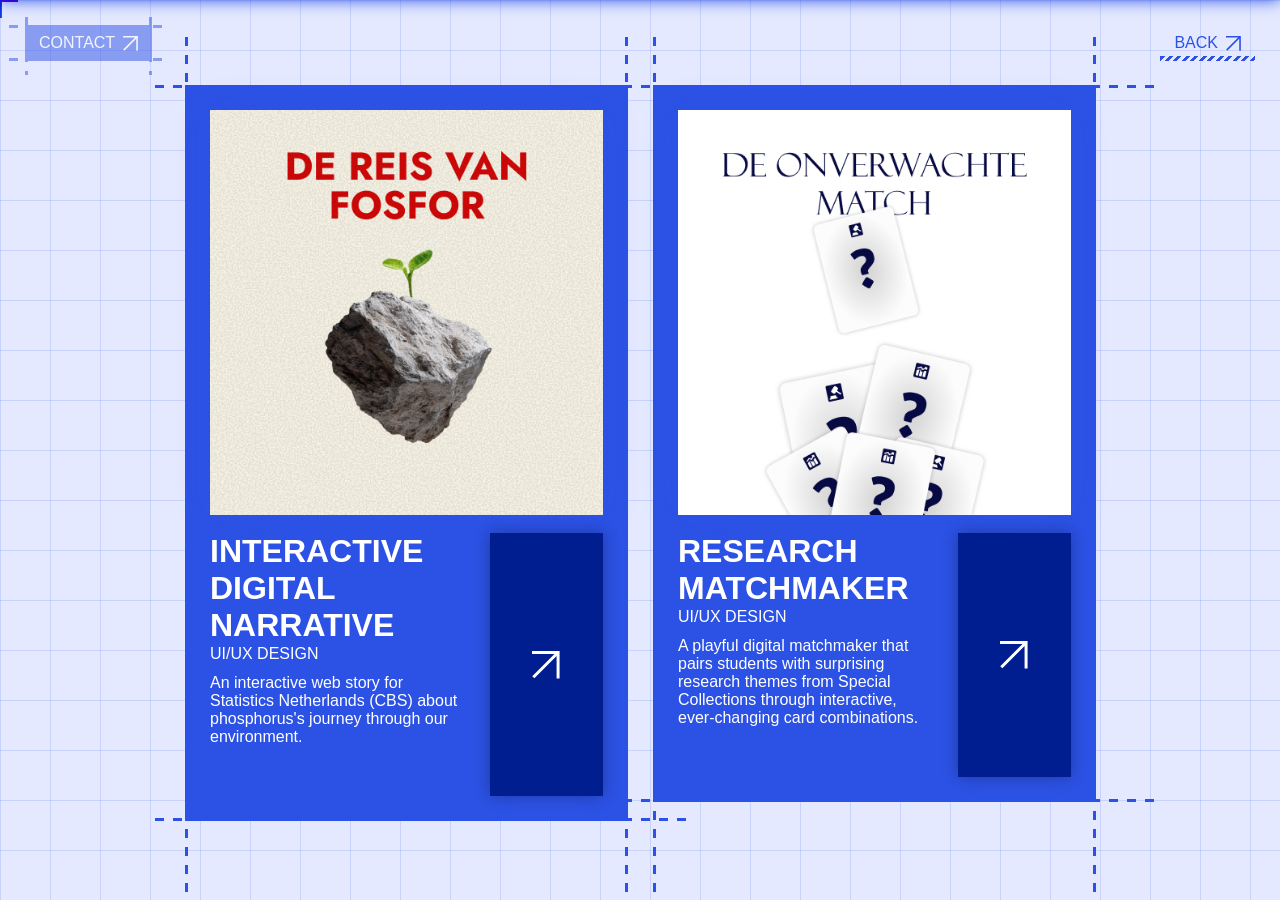
==== commit ab2349df: "Meta tags added and more Changed page transition titles. Added the function for view all projects bu" ====
--- a/all-projects.html
+++ b/all-projects.html
@@ -13,16 +13,33 @@
     <meta charset="UTF-8">
     <meta name="viewport" content="width=device-width, initial-scale=1.0">
     <title>Projects</title>
+    <meta name="description"
+        content="Explore all my projects and case studies in one place. From interactive digital narratives to playful matchmakers, discover how I bring ideas to life through design.">
+    <meta name="keywords"
+        content="UI design, UX design, web design, digital product design, portfolio, Senn Reinders, interactive design, user experience, user interface, digital storytelling, graphic design, junior designer, communication and multimedia design, Zuyd University of Applied Sciences, design process, design toolbox, contact information, design projects, design case studies, design portfolio, design work, design showcase, design inspiration, design creativity, design skills, design expertise, design solutions, design impact, design thinking, design approach, design philosophy, design methodology, design principles, design aesthetics, design trends, design innovation, design impact, design storytelling, design communication, design collaboration, design feedback, design iteration, design improvement, design growth, design learning, design development, design career, design journey, design passion, design motivation, design goals, design aspirations, design vision, design mission, design values, design ethics, design impact, design influence, design community, design network, design connections, design opportunities, design challenges, design successes, design failures, design lessons, design insights, design reflections, design experiences, design stories, design case studies, design projects, design portfolio, design work, design showcase, design inspiration, design creativity, design skills, design expertise, design solutions, design impact, design thinking, design approach, design philosophy, design methodology, design principles, design aesthetics, design trends, design innovation, design impact, design storytelling, design communication, design collaboration, design feedback, design iteration, design improvement, design growth, design learning, design development, design career, design journey, design passion, design motivation, design goals, design aspirations, design vision, design mission, design values, design ethics, design impact, design influence, design community, design network, design connections, design opportunities, design challenges, design successes, design failures, design lessons, design insights, design reflections, design experiences, design stories, design case studies, design projects, design portfolio, design work, design showcase, design inspiration, design creativity, design skills, design expertise, design solutions, design impact, design thinking, design approach, design philosophy, design methodology, design principles, design aesthetics, design trends, design innovation, design impact, design storytelling, design communication, design collaboration, design feedback, design iteration, design improvement, design growth, design learning, design development, design career, design journey, design passion, design motivation, design goals, design aspirations, design vision, design mission, design values, design ethics, design impact, design influence, design community, design network, design connections, design opportunities, design challenges, design successes, design failures, design lessons, design insights, design reflections, design experiences, design stories, design case studies, design projects, design portfolio, design work, design showcase, design inspiration, design creativity, design skills, design expertise, design solutions, design impact, design thinking, design approach, design philosophy, design methodology, design principles, design aesthetics, design trends, design innovation, design impact, design storytelling, design communication, design collaboration, design feedback, design iteration, design improvement, design growth, design learning, design development, design career, design journey, design passion, design motivation, design goals, design aspirations, design vision, design mission, design values, design ethics, design impact, design influence, design community, design network, design connections, design opportunities, design challenges, design successes, design failures, design lessons, design insights, design reflections, design experiences, design stories, design case studies, design projects, design portfolio, design work, design showcase, design inspiration, design creativity, design skills, design expertise, design solutions, design impact, design thinking, design approach, design philosophy, design methodology, design principles, design aesthetics, design trends, design innovation, design impact, design storytelling, design communication, design collaboration, design feedback, design iteration, design improvement, design growth, design learning, design development, design career, design journey, design passion, design motivation, design goals, design aspirations, design vision, design mission">
+    <meta name="author" content="Senn Reinders">
+    <meta property="og:title" content="Portfolio - Senn">
+    <meta property="og:description"
+        content="Explore all my projects and case studies in one place. From interactive digital narratives to playful matchmakers, discover how I bring ideas to life through design.">
+    <meta property="og:image" content="img/portfolio-preview.png">
+    <meta property="og:url" content="https://www.sennreinders.com/">
+    <meta name="twitter:card" content="summary_large_image">
+    <meta name="twitter:title" content="Portfolio - Senn">
+    <meta name="twitter:description"
+        content="Explore all my projects and case studies in one place. From interactive digital narratives to playful matchmakers, discover how I bring ideas to life through design.">
+    <meta name="twitter:image" content="img/portfolio-preview.png">
     <link rel="icon" type="image/x-icon" href="favicon.png">
     <link rel="stylesheet" href="css/reset.css">
     <link rel="stylesheet" href="css/styles.css">
     <link rel="stylesheet" href="css/project.css">
     <script src="js/cursor.js" defer></script>
+    <script src="js/layout-state.js" defer></script>
     <script src="js/titles-scroller.js" defer></script>
     <script src="js/contact-form.js" defer></script>
+    <script src="js/contact-popup.js" defer></script>
 </head>
 
-<body>
+<body class="project-page">
     <div class="cursor"></div>
     <header>
         <nav class="heading links header">
@@ -59,12 +76,100 @@
         <div class="titles-scroller overlay">
             <div class="scroller-inner">
                 <p>GRAPHIC DESIGNER</p>
-                <p>JUNIOR UI/UX DESIGNER</p>
-                <p>DIGITAL PRODUCT DESIGNER</p>
+                <P>JUNIOR UI/UX DESIGNER</P>
                 <p>WEB DESIGNER</p>
-            </div>
-        </div>
+                <p>CURRENTLY WORKING ON BRILJANTONDERHOUD.NL</p>
+                <p>LEARNING MOTION DESIGN THESE DAYS</p>
+            </div>
+        </div>
+        <section class="all-projects">
+            <div class="project">
+                <a href="interactive-digital-narrative.html">
+                    <img src="img/interactive-digital-narrative_thumbnail.jpg" alt="placeholder">
+                </a>
+                <div class="txt-btn-grp">
+                    <div class="txt-grp">
+                        <h3>INTERACTIVE DIGITAL NARRATIVE</h3>
+                        <h4>UI/UX Design</h4>
+                        <p>An interactive web story for Statistics Netherlands (CBS) about phosphorus's journey through
+                            our environment.</p>
+                    </div>
+                    <a href="interactive-digital-narrative.html">
+                        <svg xmlns="http://www.w3.org/2000/svg" width="28" height="28" viewBox="0 0 28 28" fill="none">
+                            <path
+                                d="M0.244417 25.2114L22.4648 2.99107L-7.94699e-06 2.93991L-7.77841e-06 7.77841e-06H27.5772V27.5772L24.5861 27.5772L24.5861 5.11239L2.36574 27.3327L0.244417 25.2114Z"
+                                fill="white" />
+                        </svg>
+                        <svg xmlns="http://www.w3.org/2000/svg" width="28" height="28" viewBox="0 0 28 28" fill="none">
+                            <path
+                                d="M0.244417 25.2114L22.4648 2.99107L-7.94699e-06 2.93991L-7.77841e-06 7.77841e-06H27.5772V27.5772L24.5861 27.5772L24.5861 5.11239L2.36574 27.3327L0.244417 25.2114Z"
+                                fill="white" />
+                        </svg>
+                    </a>
+                </div>
+            </div>
+            <div class="project">
+                <a href="unexpected-research-matchmaker.html">
+                    <img src="img/unexpected-research-matchmaker_thumbnail.jpg" alt="placeholder">
+                </a>
+                <div class="txt-btn-grp">
+                    <div class="txt-grp">
+                        <h3>RESEARCH MATCHMAKER</h3>
+                        <h4>UI/UX Design</h4>
+                        <p>A playful digital matchmaker that pairs students with surprising research themes from Special
+                            Collections through interactive, ever-changing card combinations.</p>
+                    </div>
+                    <a href="unexpected-research-matchmaker.html">
+                        <svg xmlns="http://www.w3.org/2000/svg" width="28" height="28" viewBox="0 0 28 28" fill="none">
+                            <path
+                                d="M0.244417 25.2114L22.4648 2.99107L-7.94699e-06 2.93991L-7.77841e-06 7.77841e-06H27.5772V27.5772L24.5861 27.5772L24.5861 5.11239L2.36574 27.3327L0.244417 25.2114Z"
+                                fill="white" />
+                        </svg>
+                        <svg xmlns="http://www.w3.org/2000/svg" width="28" height="28" viewBox="0 0 28 28" fill="none">
+                            <path
+                                d="M0.244417 25.2114L22.4648 2.99107L-7.94699e-06 2.93991L-7.77841e-06 7.77841e-06H27.5772V27.5772L24.5861 27.5772L24.5861 5.11239L2.36574 27.3327L0.244417 25.2114Z"
+                                fill="white" />
+                        </svg>
+                    </a>
+                </div>
+            </div>
+        </section>
     </main>
+
+    <div class="minimum-width-warning">
+        <h3>UNDER CONSTRUCTION</h3>
+        <p>Unfortunately, this website is not yet optimized for smaller screens. Please visit the website on a device
+            with a larger screen to experience it fully.</p>
+        <div class="tape one"></div>
+        <div class="tape two"></div>
+        <div class="tape three"></div>
+        <div class="tape four"></div>
+        <h4>CONTACT ME</h4>
+        <div class="socials">
+            <a class="svg-container" href=https://www.linkedin.com/in/senn-reinders/">
+                <svg xmlns="http://www.w3.org/2000/svg" width="18" height="18" viewBox="0 0 18 18" fill="none">
+                    <path
+                        d="M16 0C16.5304 0 17.0391 0.210714 17.4142 0.585786C17.7893 0.960859 18 1.46957 18 2V16C18 16.5304 17.7893 17.0391 17.4142 17.4142C17.0391 17.7893 16.5304 18 16 18H2C1.46957 18 0.960859 17.7893 0.585786 17.4142C0.210714 17.0391 0 16.5304 0 16V2C0 1.46957 0.210714 0.960859 0.585786 0.585786C0.960859 0.210714 1.46957 0 2 0H16ZM15.5 15.5V10.2C15.5 9.33539 15.1565 8.5062 14.5452 7.89483C13.9338 7.28346 13.1046 6.94 12.24 6.94C11.39 6.94 10.4 7.46 9.92 8.24V7.13H7.13V15.5H9.92V10.57C9.92 9.8 10.54 9.17 11.31 9.17C11.6813 9.17 12.0374 9.3175 12.2999 9.58005C12.5625 9.8426 12.71 10.1987 12.71 10.57V15.5H15.5ZM3.88 5.56C4.32556 5.56 4.75288 5.383 5.06794 5.06794C5.383 4.75288 5.56 4.32556 5.56 3.88C5.56 2.95 4.81 2.19 3.88 2.19C3.43178 2.19 3.00193 2.36805 2.68499 2.68499C2.36805 3.00193 2.19 3.43178 2.19 3.88C2.19 4.81 2.95 5.56 3.88 5.56ZM5.27 15.5V7.13H2.5V15.5H5.27Z"
+                        fill="white" />
+                </svg>
+            </a>
+            <a class="svg-container" href="mailto:reinderssenn@gmail.com">
+                <svg xmlns="http://www.w3.org/2000/svg" width="20" height="16" viewBox="0 0 20 16" fill="none">
+                    <path
+                        d="M18 0H2C1.46957 0 0.960859 0.210714 0.585786 0.585786C0.210714 0.960859 0 1.46957 0 2V14C0 14.5304 0.210714 15.0391 0.585786 15.4142C0.960859 15.7893 1.46957 16 2 16H18C18.5304 16 19.0391 15.7893 19.4142 15.4142C19.7893 15.0391 20 14.5304 20 14V2C20 1.46957 19.7893 0.960859 19.4142 0.585786C19.0391 0.210714 18.5304 0 18 0ZM18 4.236L10 9.118L2 4.236V2H18V4.236Z"
+                        fill="white" />
+                </svg>
+            </a>
+            <a class="svg-container" href="https://wa.me/31613909482">
+                <svg xmlns="http://www.w3.org/2000/svg" width="20" height="20" viewBox="0 0 20 20" fill="none">
+                    <path
+                        d="M17 2.91005C16.0831 1.98416 14.991 1.25002 13.7875 0.750416C12.584 0.250812 11.2931 -0.00426317 9.99 5.38951e-05C4.53 5.38951e-05 0.0800002 4.45005 0.0800002 9.91005C0.0800002 11.6601 0.54 13.3601 1.4 14.8601L0 20.0001L5.25 18.6201C6.7 19.4101 8.33 19.8301 9.99 19.8301C15.45 19.8301 19.9 15.3801 19.9 9.92005C19.9 7.27005 18.87 4.78005 17 2.91005ZM9.99 18.1501C8.51 18.1501 7.06 17.7501 5.79 17.0001L5.49 16.8201L2.37 17.6401L3.2 14.6001L3 14.2901C2.17755 12.9771 1.74092 11.4593 1.74 9.91005C1.74 5.37005 5.44 1.67005 9.98 1.67005C12.18 1.67005 14.25 2.53005 15.8 4.09005C16.5676 4.85392 17.1759 5.7626 17.5896 6.76338C18.0033 7.76417 18.2142 8.83714 18.21 9.92005C18.23 14.4601 14.53 18.1501 9.99 18.1501ZM14.51 11.9901C14.26 11.8701 13.04 11.2701 12.82 11.1801C12.59 11.1001 12.43 11.0601 12.26 11.3001C12.09 11.5501 11.62 12.1101 11.48 12.2701C11.34 12.4401 11.19 12.4601 10.94 12.3301C10.69 12.2101 9.89 11.9401 8.95 11.1001C8.21 10.4401 7.72 9.63005 7.57 9.38005C7.43 9.13005 7.55 9.00005 7.68 8.87005C7.79 8.76005 7.93 8.58005 8.05 8.44005C8.17 8.30005 8.22 8.19005 8.3 8.03005C8.38 7.86005 8.34 7.72005 8.28 7.60005C8.22 7.48005 7.72 6.26005 7.52 5.76005C7.32 5.28005 7.11 5.34005 6.96 5.33005H6.48C6.31 5.33005 6.05 5.39005 5.82 5.64005C5.6 5.89005 4.96 6.49005 4.96 7.71005C4.96 8.93005 5.85 10.1101 5.97 10.2701C6.09 10.4401 7.72 12.9401 10.2 14.0101C10.79 14.2701 11.25 14.4201 11.61 14.5301C12.2 14.7201 12.74 14.6901 13.17 14.6301C13.65 14.5601 14.64 14.0301 14.84 13.4501C15.05 12.8701 15.05 12.3801 14.98 12.2701C14.91 12.1601 14.76 12.1101 14.51 11.9901Z"
+                        fill="white" />
+                </svg>
+            </a>
+        </div>
+    </div>
+
     <section class="contact pop-up" id="contact">
         <div class="left">
             <h3>LET'S BUILD</h3>
@@ -154,7 +259,6 @@
         </div>
     </section>
 
-    <!-- <script src="js/loader.js" defer></script> -->
     <script src="js/page-transition.js" defer></script>
 </body>
 
--- a/css/project.css
+++ b/css/project.css
@@ -311,12 +311,26 @@
         linear-gradient(var(--white-grid-color) 1px, transparent 1px),
         linear-gradient(90deg, var(--white-grid-color) 1px, transparent 1px);
     background-size: 50px 50px;
-    transition: opacity 0.1s ease, clip-path 0.4s ease;
+    transition:
+        opacity 0.1s ease,
+        clip-path 0.4s ease;
 }
 
 .contact.pop-up.open {
     opacity: 1;
     clip-path: rect(0 100vw 100vh 0);
+        transition: 
+        opacity 0.1s ease 0s,
+        clip-path 0.4s ease 0s;
+    pointer-events: auto;
+}
+
+.contact.pop-up.closing {
+    opacity: 0;
+    clip-path: rect(25px 150px 61px 25px);
+    transition:
+        opacity 0.1s ease 0.3s,
+        clip-path 0.4s ease 0s;
 }
 
 .dashed-wrapper.open {
@@ -324,9 +338,11 @@
     margin-left: 50%;
     transform: translateX(-50%);
 }
+
 .dashed-wrapper.open a {
     background-color: transparent !important;
 }
+
 .dashed-wrapper.open svg {
     display: none;
 }
@@ -335,6 +351,7 @@
     background-color: transparent !important;
     color: var(--white) !important;
 }
+
 .back-btn.open svg {
     display: block;
 }
@@ -399,4 +416,42 @@
 
 .contact.pop-up svg {
     fill: var(--primary-color);
+}
+
+.all-projects {
+    display: grid;
+    grid-template-columns: 1fr 1fr;
+    gap: 25px;
+    max-width: 1000px;
+    align-self: center;
+}
+.all-projects .project {
+    width: 100%;
+    box-sizing: border-box;
+}
+.all-projects .project a:nth-child(1) {
+    width: 100%;
+}
+.all-projects .project a {
+    width: 60%;
+}
+.all-projects .project a img {
+    width: 100%;
+    margin: 0;
+}
+.all-projects .project h3 {
+    font-size: 2rem;
+    line-height: 2.5rem;
+    line-height: normal;
+    color: var(--white);
+}
+.all-projects .project h4 {
+    font-size: 1rem;
+    line-height: 1.25rem;
+    color: var(--white);
+}
+.all-projects .project p {
+    font-size: 1rem;
+    line-height: normal;
+    color: var(--white);
 }
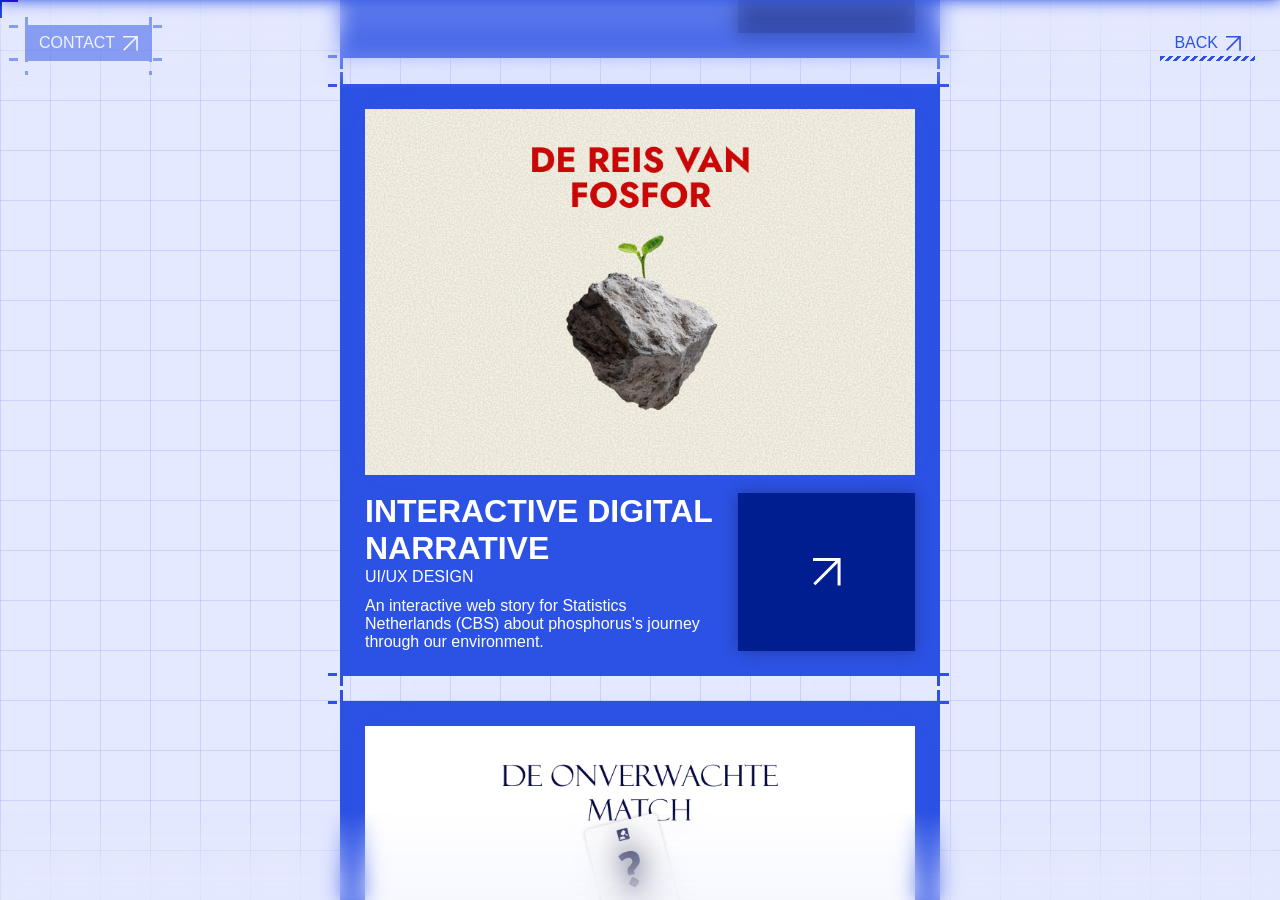
==== commit e4e86528: "Infinite scroll on all projects and portfolio as project added" ====
--- a/all-projects.html
+++ b/all-projects.html
@@ -18,16 +18,16 @@
     <meta name="keywords"
         content="UI design, UX design, web design, digital product design, portfolio, Senn Reinders, interactive design, user experience, user interface, digital storytelling, graphic design, junior designer, communication and multimedia design, Zuyd University of Applied Sciences, design process, design toolbox, contact information, design projects, design case studies, design portfolio, design work, design showcase, design inspiration, design creativity, design skills, design expertise, design solutions, design impact, design thinking, design approach, design philosophy, design methodology, design principles, design aesthetics, design trends, design innovation, design impact, design storytelling, design communication, design collaboration, design feedback, design iteration, design improvement, design growth, design learning, design development, design career, design journey, design passion, design motivation, design goals, design aspirations, design vision, design mission, design values, design ethics, design impact, design influence, design community, design network, design connections, design opportunities, design challenges, design successes, design failures, design lessons, design insights, design reflections, design experiences, design stories, design case studies, design projects, design portfolio, design work, design showcase, design inspiration, design creativity, design skills, design expertise, design solutions, design impact, design thinking, design approach, design philosophy, design methodology, design principles, design aesthetics, design trends, design innovation, design impact, design storytelling, design communication, design collaboration, design feedback, design iteration, design improvement, design growth, design learning, design development, design career, design journey, design passion, design motivation, design goals, design aspirations, design vision, design mission, design values, design ethics, design impact, design influence, design community, design network, design connections, design opportunities, design challenges, design successes, design failures, design lessons, design insights, design reflections, design experiences, design stories, design case studies, design projects, design portfolio, design work, design showcase, design inspiration, design creativity, design skills, design expertise, design solutions, design impact, design thinking, design approach, design philosophy, design methodology, design principles, design aesthetics, design trends, design innovation, design impact, design storytelling, design communication, design collaboration, design feedback, design iteration, design improvement, design growth, design learning, design development, design career, design journey, design passion, design motivation, design goals, design aspirations, design vision, design mission, design values, design ethics, design impact, design influence, design community, design network, design connections, design opportunities, design challenges, design successes, design failures, design lessons, design insights, design reflections, design experiences, design stories, design case studies, design projects, design portfolio, design work, design showcase, design inspiration, design creativity, design skills, design expertise, design solutions, design impact, design thinking, design approach, design philosophy, design methodology, design principles, design aesthetics, design trends, design innovation, design impact, design storytelling, design communication, design collaboration, design feedback, design iteration, design improvement, design growth, design learning, design development, design career, design journey, design passion, design motivation, design goals, design aspirations, design vision, design mission, design values, design ethics, design impact, design influence, design community, design network, design connections, design opportunities, design challenges, design successes, design failures, design lessons, design insights, design reflections, design experiences, design stories, design case studies, design projects, design portfolio, design work, design showcase, design inspiration, design creativity, design skills, design expertise, design solutions, design impact, design thinking, design approach, design philosophy, design methodology, design principles, design aesthetics, design trends, design innovation, design impact, design storytelling, design communication, design collaboration, design feedback, design iteration, design improvement, design growth, design learning, design development, design career, design journey, design passion, design motivation, design goals, design aspirations, design vision, design mission">
     <meta name="author" content="Senn Reinders">
-    <meta property="og:title" content="Portfolio - Senn">
+    <meta property="og:title" content="Portfolio - Senn Reinders | UI/UX Designer">
     <meta property="og:description"
         content="Explore all my projects and case studies in one place. From interactive digital narratives to playful matchmakers, discover how I bring ideas to life through design.">
-    <meta property="og:image" content="img/portfolio-preview.png">
+    <meta property="og:image" content="img/portfolio-preview.jpg">
     <meta property="og:url" content="https://www.sennreinders.com/">
     <meta name="twitter:card" content="summary_large_image">
     <meta name="twitter:title" content="Portfolio - Senn">
     <meta name="twitter:description"
         content="Explore all my projects and case studies in one place. From interactive digital narratives to playful matchmakers, discover how I bring ideas to life through design.">
-    <meta name="twitter:image" content="img/portfolio-preview.png">
+    <meta name="twitter:image" content="img/portfolio-preview.jpg">
     <link rel="icon" type="image/x-icon" href="favicon.png">
     <link rel="stylesheet" href="css/reset.css">
     <link rel="stylesheet" href="css/styles.css">
@@ -37,6 +37,7 @@
     <script src="js/titles-scroller.js" defer></script>
     <script src="js/contact-form.js" defer></script>
     <script src="js/contact-popup.js" defer></script>
+    <script src="js/infinite-projects.js" defer></script>
 </head>
 
 <body class="project-page">
@@ -120,6 +121,31 @@
                             Collections through interactive, ever-changing card combinations.</p>
                     </div>
                     <a href="unexpected-research-matchmaker.html">
+                        <svg xmlns="http://www.w3.org/2000/svg" width="28" height="28" viewBox="0 0 28 28" fill="none">
+                            <path
+                                d="M0.244417 25.2114L22.4648 2.99107L-7.94699e-06 2.93991L-7.77841e-06 7.77841e-06H27.5772V27.5772L24.5861 27.5772L24.5861 5.11239L2.36574 27.3327L0.244417 25.2114Z"
+                                fill="white" />
+                        </svg>
+                        <svg xmlns="http://www.w3.org/2000/svg" width="28" height="28" viewBox="0 0 28 28" fill="none">
+                            <path
+                                d="M0.244417 25.2114L22.4648 2.99107L-7.94699e-06 2.93991L-7.77841e-06 7.77841e-06H27.5772V27.5772L24.5861 27.5772L24.5861 5.11239L2.36574 27.3327L0.244417 25.2114Z"
+                                fill="white" />
+                        </svg>
+                    </a>
+                </div>
+            </div>
+            <div class="project">
+                <a href="portfolio.html">
+                    <img src="img/portfolio-thumbnail.jpg" alt="placeholder">
+                </a>
+                <div class="txt-btn-grp">
+                    <div class="txt-grp">
+                        <h3>PORTFOLIO</h3>
+                        <h4>UI/UX Design, Development</h4>
+                        <p>A calm yet expressive digital hub where I bring together thoughtful UI, motion and
+                            interaction to tell clear visual stories across different projects.</p>
+                    </div>
+                    <a href="portfolio.html">
                         <svg xmlns="http://www.w3.org/2000/svg" width="28" height="28" viewBox="0 0 28 28" fill="none">
                             <path
                                 d="M0.244417 25.2114L22.4648 2.99107L-7.94699e-06 2.93991L-7.77841e-06 7.77841e-06H27.5772V27.5772L24.5861 27.5772L24.5861 5.11239L2.36574 27.3327L0.244417 25.2114Z"
@@ -258,6 +284,8 @@
             </div>
         </div>
     </section>
+    <div class="blurr-overlay"></div>
+    <div class="blurr-overlay two"></div>
 
     <script src="js/page-transition.js" defer></script>
 </body>
--- a/css/styles.css
+++ b/css/styles.css
@@ -1414,7 +1414,7 @@
     padding-left: 600px;
     height: 100vh;
     width: min-content;
-    overflow-y: scroll;
+    overflow-y: auto;
     overflow-x: visible;
     scroll-snap-type: y mandatory;
     scroll-behavior: smooth;
--- a/css/project.css
+++ b/css/project.css
@@ -21,6 +21,10 @@
     flex-direction: column;
     overflow-y: auto;
     overflow-x: hidden;
+}
+
+body.project-page main::-webkit-scrollbar {
+    display: none;
 }
 
 body.project-page main h3 {
@@ -319,7 +323,7 @@
 .contact.pop-up.open {
     opacity: 1;
     clip-path: rect(0 100vw 100vh 0);
-        transition: 
+    transition:
         opacity 0.1s ease 0s,
         clip-path 0.4s ease 0s;
     pointer-events: auto;
@@ -419,39 +423,82 @@
 }
 
 .all-projects {
-    display: grid;
-    grid-template-columns: 1fr 1fr;
+    display: flex;
+    flex-direction: column;
     gap: 25px;
-    max-width: 1000px;
-    align-self: center;
-}
+    max-width: 600px;
+    margin: 0 auto 120px auto;
+}
+
 .all-projects .project {
     width: 100%;
     box-sizing: border-box;
 }
+
+.all-projects .project::after {
+    left: -2% !important;
+    width: 105% !important;
+}
+
+.all-projects .project::before {
+    top: -4% !important;
+    height: 109% !important;
+}
+
 .all-projects .project a:nth-child(1) {
     width: 100%;
 }
+
 .all-projects .project a {
     width: 60%;
 }
+
 .all-projects .project a img {
     width: 100%;
+    height: auto;
+    aspect-ratio: 1.502/1;
     margin: 0;
 }
+
 .all-projects .project h3 {
     font-size: 2rem;
     line-height: 2.5rem;
     line-height: normal;
     color: var(--white);
 }
+
 .all-projects .project h4 {
     font-size: 1rem;
     line-height: 1.25rem;
     color: var(--white);
 }
+
 .all-projects .project p {
     font-size: 1rem;
     line-height: normal;
     color: var(--white);
+    margin: 0;
+}
+
+.blurr-overlay {
+    position: fixed;
+    left: 0;
+    top: 0;
+    width: 100%;
+    height: 10vh;
+
+    background: rgba(228, 233, 255, 0.3);
+    backdrop-filter: blur(10px);
+    -webkit-backdrop-filter: blur(10px);
+
+    mask-image: linear-gradient(180deg, rgba(0, 0, 0, 1) 0%, rgba(0, 0, 0, 0) 100%);
+    -webkit-mask-image: linear-gradient(180deg, rgba(0, 0, 0, 1) 0%, rgba(0, 0, 0, 0) 100%);
+
+    pointer-events: none;
+}
+
+.blurr-overlay.two {
+    top: auto;
+    bottom: 0;
+    transform: rotate(180deg);
 }
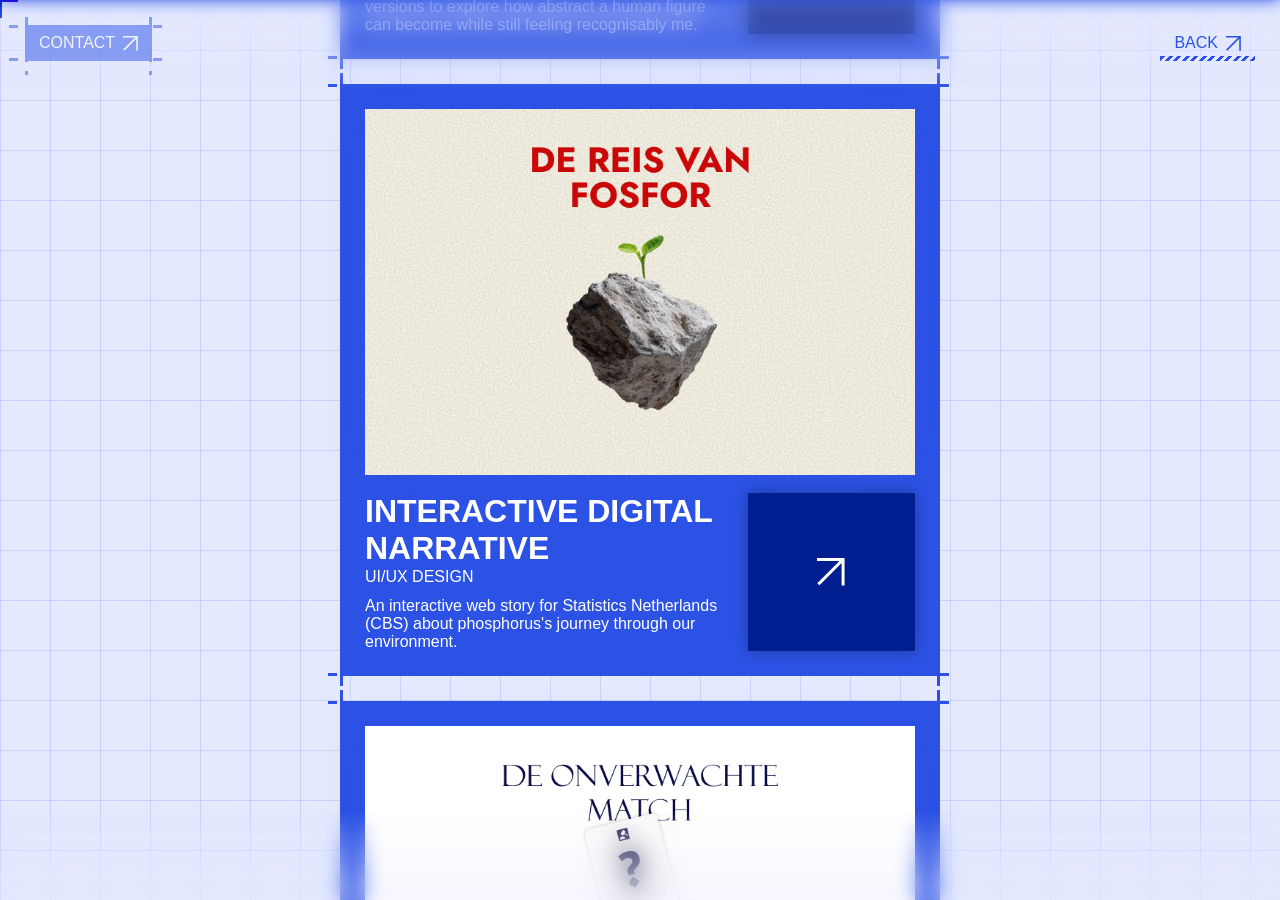
==== commit f6fb6782: "Added 3d project and changed og titles Changed meta tags for beter SEO and added the 3d model projec" ====
--- a/all-projects.html
+++ b/all-projects.html
@@ -18,11 +18,11 @@
     <meta name="keywords"
         content="UI design, UX design, web design, digital product design, portfolio, Senn Reinders, interactive design, user experience, user interface, digital storytelling, graphic design, junior designer, communication and multimedia design, Zuyd University of Applied Sciences, design process, design toolbox, contact information, design projects, design case studies, design portfolio, design work, design showcase, design inspiration, design creativity, design skills, design expertise, design solutions, design impact, design thinking, design approach, design philosophy, design methodology, design principles, design aesthetics, design trends, design innovation, design impact, design storytelling, design communication, design collaboration, design feedback, design iteration, design improvement, design growth, design learning, design development, design career, design journey, design passion, design motivation, design goals, design aspirations, design vision, design mission, design values, design ethics, design impact, design influence, design community, design network, design connections, design opportunities, design challenges, design successes, design failures, design lessons, design insights, design reflections, design experiences, design stories, design case studies, design projects, design portfolio, design work, design showcase, design inspiration, design creativity, design skills, design expertise, design solutions, design impact, design thinking, design approach, design philosophy, design methodology, design principles, design aesthetics, design trends, design innovation, design impact, design storytelling, design communication, design collaboration, design feedback, design iteration, design improvement, design growth, design learning, design development, design career, design journey, design passion, design motivation, design goals, design aspirations, design vision, design mission, design values, design ethics, design impact, design influence, design community, design network, design connections, design opportunities, design challenges, design successes, design failures, design lessons, design insights, design reflections, design experiences, design stories, design case studies, design projects, design portfolio, design work, design showcase, design inspiration, design creativity, design skills, design expertise, design solutions, design impact, design thinking, design approach, design philosophy, design methodology, design principles, design aesthetics, design trends, design innovation, design impact, design storytelling, design communication, design collaboration, design feedback, design iteration, design improvement, design growth, design learning, design development, design career, design journey, design passion, design motivation, design goals, design aspirations, design vision, design mission, design values, design ethics, design impact, design influence, design community, design network, design connections, design opportunities, design challenges, design successes, design failures, design lessons, design insights, design reflections, design experiences, design stories, design case studies, design projects, design portfolio, design work, design showcase, design inspiration, design creativity, design skills, design expertise, design solutions, design impact, design thinking, design approach, design philosophy, design methodology, design principles, design aesthetics, design trends, design innovation, design impact, design storytelling, design communication, design collaboration, design feedback, design iteration, design improvement, design growth, design learning, design development, design career, design journey, design passion, design motivation, design goals, design aspirations, design vision, design mission, design values, design ethics, design impact, design influence, design community, design network, design connections, design opportunities, design challenges, design successes, design failures, design lessons, design insights, design reflections, design experiences, design stories, design case studies, design projects, design portfolio, design work, design showcase, design inspiration, design creativity, design skills, design expertise, design solutions, design impact, design thinking, design approach, design philosophy, design methodology, design principles, design aesthetics, design trends, design innovation, design impact, design storytelling, design communication, design collaboration, design feedback, design iteration, design improvement, design growth, design learning, design development, design career, design journey, design passion, design motivation, design goals, design aspirations, design vision, design mission">
     <meta name="author" content="Senn Reinders">
-    <meta property="og:title" content="Portfolio - Senn Reinders | UI/UX Designer">
+    <meta property="og:title" content="All Projects - Senn Reinders | UI/UX Designer">
     <meta property="og:description"
         content="Explore all my projects and case studies in one place. From interactive digital narratives to playful matchmakers, discover how I bring ideas to life through design.">
     <meta property="og:image" content="img/portfolio-preview.jpg">
-    <meta property="og:url" content="https://www.sennreinders.com/">
+    <meta property="og:url" content="https://www.sennreinders.com/all-projects.html">
     <meta name="twitter:card" content="summary_large_image">
     <meta name="twitter:title" content="Portfolio - Senn">
     <meta name="twitter:description"
@@ -86,7 +86,7 @@
         <section class="all-projects">
             <div class="project">
                 <a href="interactive-digital-narrative.html">
-                    <img src="img/interactive-digital-narrative_thumbnail.jpg" alt="placeholder">
+                    <img src="img/interactive-digital-narrative_thumbnail.jpg" alt="thumbnail">
                 </a>
                 <div class="txt-btn-grp">
                     <div class="txt-grp">
@@ -111,7 +111,7 @@
             </div>
             <div class="project">
                 <a href="unexpected-research-matchmaker.html">
-                    <img src="img/unexpected-research-matchmaker_thumbnail.jpg" alt="placeholder">
+                    <img src="img/unexpected-research-matchmaker_thumbnail.jpg" alt="thumbnail">
                 </a>
                 <div class="txt-btn-grp">
                     <div class="txt-grp">
@@ -136,7 +136,7 @@
             </div>
             <div class="project">
                 <a href="portfolio.html">
-                    <img src="img/portfolio-thumbnail.jpg" alt="placeholder">
+                    <img src="img/portfolio-thumbnail.jpg" alt="thumbnail">
                 </a>
                 <div class="txt-btn-grp">
                     <div class="txt-grp">
@@ -146,6 +146,30 @@
                             interaction to tell clear visual stories across different projects.</p>
                     </div>
                     <a href="portfolio.html">
+                        <svg xmlns="http://www.w3.org/2000/svg" width="28" height="28" viewBox="0 0 28 28" fill="none">
+                            <path
+                                d="M0.244417 25.2114L22.4648 2.99107L-7.94699e-06 2.93991L-7.77841e-06 7.77841e-06H27.5772V27.5772L24.5861 27.5772L24.5861 5.11239L2.36574 27.3327L0.244417 25.2114Z"
+                                fill="white" />
+                        </svg>
+                        <svg xmlns="http://www.w3.org/2000/svg" width="28" height="28" viewBox="0 0 28 28" fill="none">
+                            <path
+                                d="M0.244417 25.2114L22.4648 2.99107L-7.94699e-06 2.93991L-7.77841e-06 7.77841e-06H27.5772V27.5772L24.5861 27.5772L24.5861 5.11239L2.36574 27.3327L0.244417 25.2114Z"
+                                fill="white" />
+                        </svg>
+                    </a>
+                </div>
+            </div>
+            <div class="project">
+                <a href="interactive-3d-model.html">
+                    <img src="img/interactive-3d-model-thumbnail.jpg" alt="thumbnail">
+                </a>
+                <div class="txt-btn-grp">
+                    <div class="txt-grp">
+                        <h3>INTERACTIVE 3D MODEL</h3>
+                        <h4>3D INTERACTION</h4>
+                        <p>A 3D self-portrait that turns a body scan into three versions to explore how abstract a human figure can become while still feeling recognisably me.</p>
+                    </div>
+                    <a href="interactive-3d-model.html">
                         <svg xmlns="http://www.w3.org/2000/svg" width="28" height="28" viewBox="0 0 28 28" fill="none">
                             <path
                                 d="M0.244417 25.2114L22.4648 2.99107L-7.94699e-06 2.93991L-7.77841e-06 7.77841e-06H27.5772V27.5772L24.5861 27.5772L24.5861 5.11239L2.36574 27.3327L0.244417 25.2114Z"
--- a/css/styles.css
+++ b/css/styles.css
@@ -795,6 +795,18 @@
 }
 
 .about-me .right canvas {
+    display: block;
+    width: 100%;
+    height: 100%;
+}
+
+#app-project {
+    display: block;
+    height: 200vh;
+    width: 100%;
+    box-sizing: border-box;
+}
+#app-project canvas {
     display: block;
     width: 100%;
     height: 100%;
--- a/css/project.css
+++ b/css/project.css
@@ -110,7 +110,6 @@
     text-transform: uppercase;
 }
 
-
 footer {
     position: fixed;
     bottom: 0;
@@ -450,7 +449,7 @@
 }
 
 .all-projects .project a {
-    width: 60%;
+    width: 40%;
 }
 
 .all-projects .project a img {
